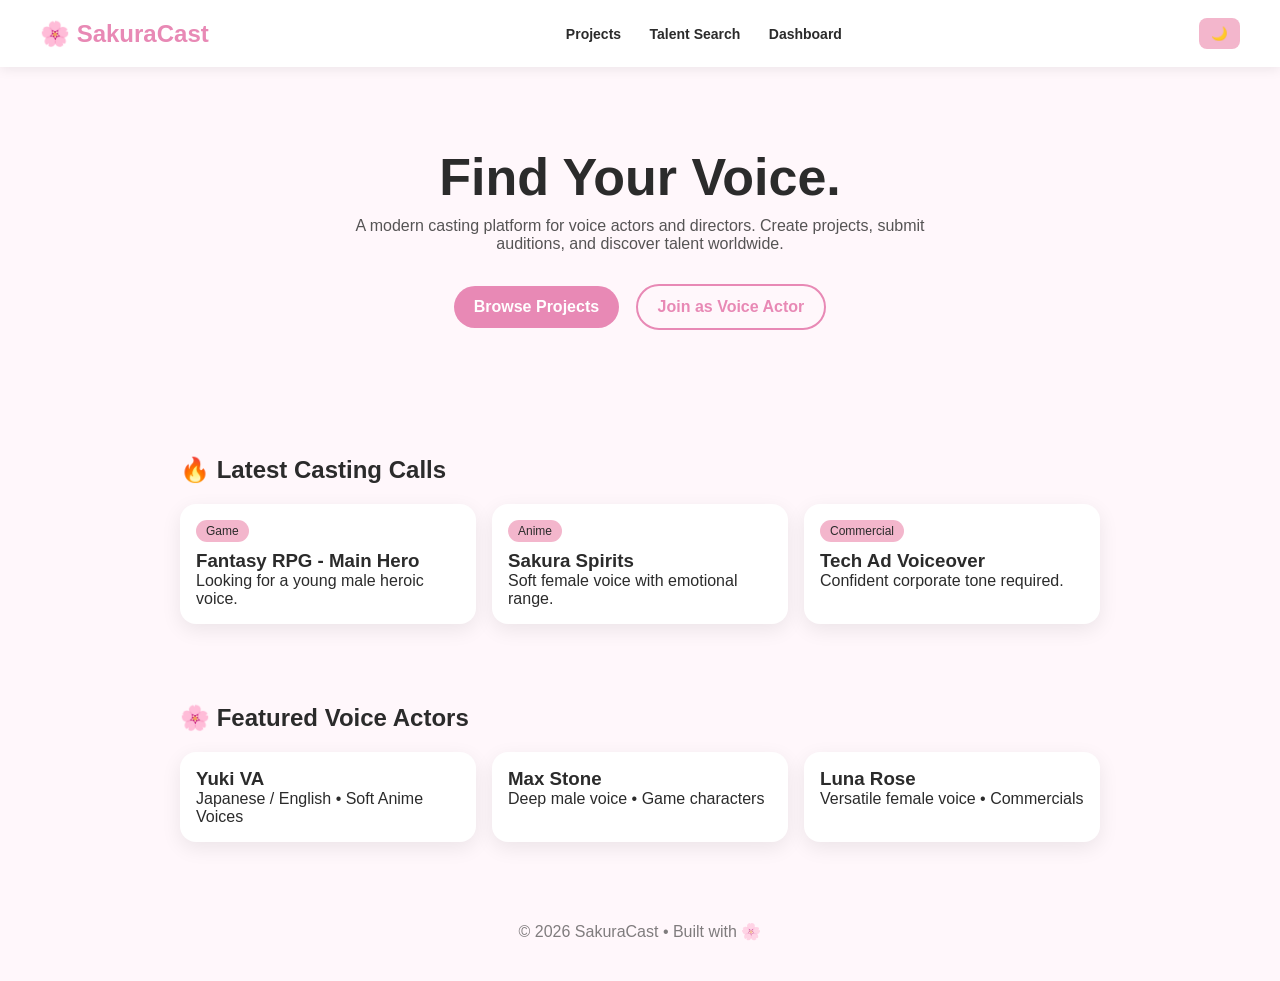
==== index.html @ cb3057d0 "Update index.html ." ====
<!DOCTYPE html>
<html lang="en">
<head>
<meta charset="UTF-8" />
<meta name="viewport" content="width=device-width, initial-scale=1.0"/>
<title>SakuraCast</title>

<style>
    :root{
        --bg:#fff7fb;
        --card:#ffffff;
        --text:#2b2b2b;
        --pink:#e889b5;
        --soft:#f3b6cc;
    }

    body.dark{
        --bg:#17121f;
        --card:#241b2e;
        --text:#f5f5f5;
        --pink:#f4a6c1;
        --soft:#3a2a44;
    }

    *{
        margin:0;
        padding:0;
        box-sizing:border-box;
        font-family:Arial, sans-serif;
    }

    body{
        background:var(--bg);
        color:var(--text);
        transition:0.3s;
    }

    header{
        display:flex;
        justify-content:space-between;
        align-items:center;
        padding:18px 40px;
        background:var(--card);
        box-shadow:0 2px 12px rgba(0,0,0,0.08);
        position:sticky;
        top:0;
    }

    .logo{
        font-size:24px;
        font-weight:bold;
        color:var(--pink);
    }

    nav a{
        margin:0 12px;
        text-decoration:none;
        color:var(--text);
        font-weight:600;
        font-size:14px;
    }

    .toggle{
        cursor:pointer;
        border:none;
        padding:8px 12px;
        border-radius:8px;
        background:var(--soft);
        color:var(--text);
    }

    .hero{
        padding:80px 20px;
        text-align:center;
    }

    .hero h1{
        font-size:52px;
        margin-bottom:10px;
    }

    .hero p{
        max-width:600px;
        margin:auto;
        opacity:0.8;
    }

    .btns{
        margin-top:25px;
    }

    .btn{
        display:inline-block;
        padding:12px 20px;
        margin:6px;
        border-radius:999px;
        text-decoration:none;
        font-weight:bold;
    }

    .primary{
        background:var(--pink);
        color:white;
    }

    .secondary{
        border:2px solid var(--pink);
        color:var(--pink);
    }

    .section{
        padding:40px;
        max-width:1000px;
        margin:auto;
    }

    .section h2{
        margin-bottom:20px;
    }

    .grid{
        display:grid;
        grid-template-columns:repeat(auto-fit,minmax(250px,1fr));
        gap:16px;
    }

    .card{
        background:var(--card);
        padding:16px;
        border-radius:16px;
        box-shadow:0 6px 20px rgba(0,0,0,0.08);
        transition:0.2s;
    }

    .card:hover{
        transform:translateY(-3px);
    }

    .tag{
        font-size:12px;
        padding:4px 10px;
        border-radius:999px;
        background:var(--soft);
        display:inline-block;
        margin-bottom:8px;
    }

    footer{
        text-align:center;
        padding:40px;
        opacity:0.6;
    }
</style>
</head>

<body>

<header>
    <div class="logo">🌸 SakuraCast</div>

<nav>
    <a href="projects.html">Projects</a>
    <a href="talent.html">Talent Search</a>
    <a href="dashboard.html">Dashboard</a>
</nav>

    <button class="toggle" onclick="toggleTheme()">🌙</button>
</header>

<section class="hero">
    <h1>Find Your Voice.</h1>
    <p>
        A modern casting platform for voice actors and directors.
        Create projects, submit auditions, and discover talent worldwide.
    </p>

    <div class="btns">
        <a class="btn primary" href="#">Browse Projects</a>
        <a class="btn secondary" href="#">Join as Voice Actor</a>
    </div>
</section>

<section class="section">
    <h2>🔥 Latest Casting Calls</h2>

    <div class="grid">

        <div class="card">
            <div class="tag">Game</div>
            <h3>Fantasy RPG - Main Hero</h3>
            <p>Looking for a young male heroic voice.</p>
        </div>

        <div class="card">
            <div class="tag">Anime</div>
            <h3>Sakura Spirits</h3>
            <p>Soft female voice with emotional range.</p>
        </div>

        <div class="card">
            <div class="tag">Commercial</div>
            <h3>Tech Ad Voiceover</h3>
            <p>Confident corporate tone required.</p>
        </div>

    </div>
</section>

<section class="section">
    <h2>🌸 Featured Voice Actors</h2>

    <div class="grid">

        <div class="card">
            <h3>Yuki VA</h3>
            <p>Japanese / English • Soft Anime Voices</p>
        </div>

        <div class="card">
            <h3>Max Stone</h3>
            <p>Deep male voice • Game characters</p>
        </div>

        <div class="card">
            <h3>Luna Rose</h3>
            <p>Versatile female voice • Commercials</p>
        </div>

    </div>
</section>

<footer>
    © 2026 SakuraCast • Built with 🌸
</footer>

<script>
function toggleTheme(){
    document.body.classList.toggle("dark");
}
</script>

</body>
</html>
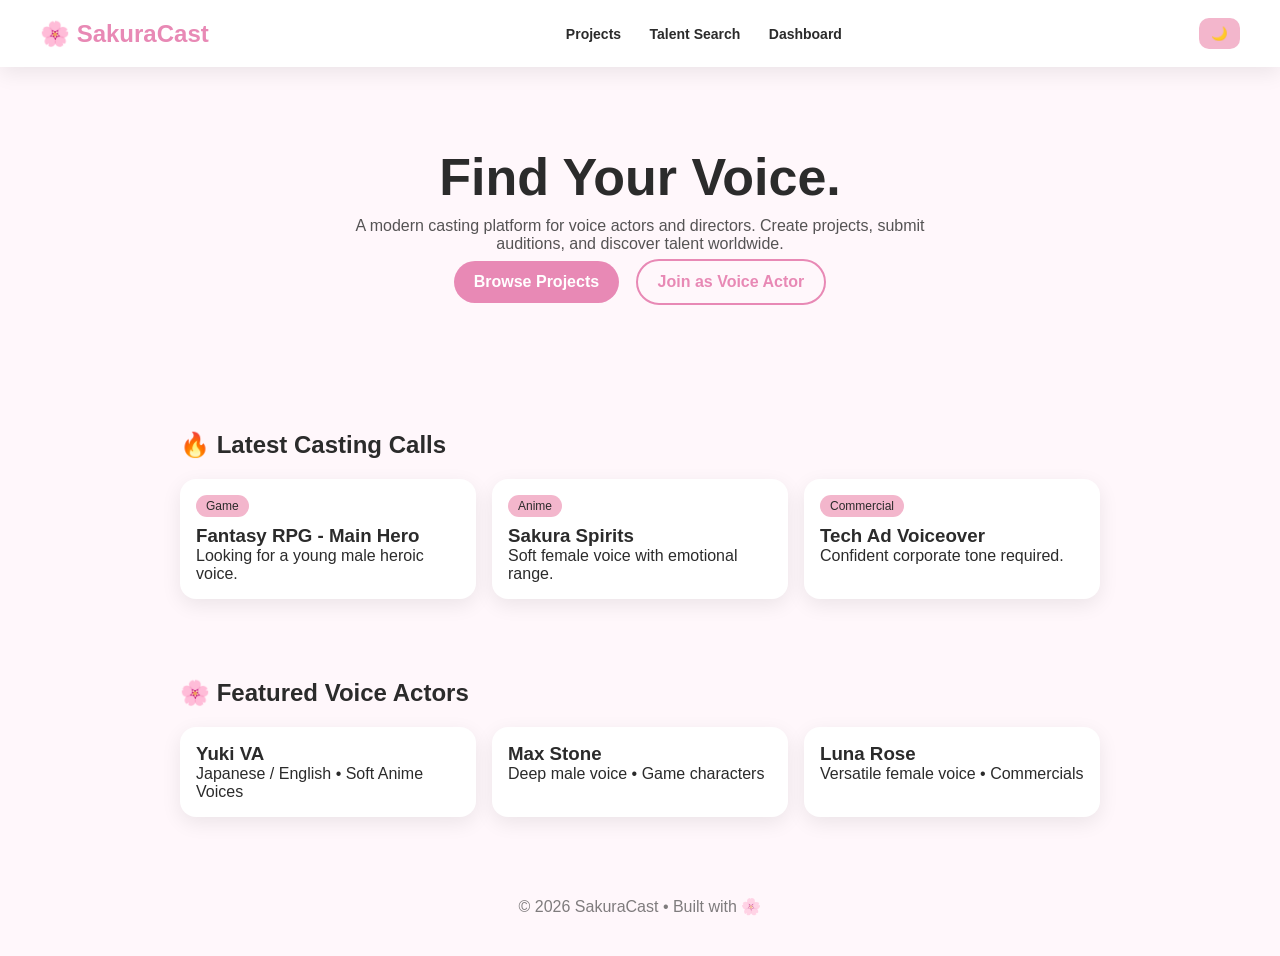
==== commit 110e60df: "Update index.html dark mode fix" ====
--- a/index.html
+++ b/index.html
@@ -5,152 +5,7 @@
 <meta name="viewport" content="width=device-width, initial-scale=1.0"/>
 <title>SakuraCast</title>
 
-<style>
-    :root{
-        --bg:#fff7fb;
-        --card:#ffffff;
-        --text:#2b2b2b;
-        --pink:#e889b5;
-        --soft:#f3b6cc;
-    }
-
-    body.dark{
-        --bg:#17121f;
-        --card:#241b2e;
-        --text:#f5f5f5;
-        --pink:#f4a6c1;
-        --soft:#3a2a44;
-    }
-
-    *{
-        margin:0;
-        padding:0;
-        box-sizing:border-box;
-        font-family:Arial, sans-serif;
-    }
-
-    body{
-        background:var(--bg);
-        color:var(--text);
-        transition:0.3s;
-    }
-
-    header{
-        display:flex;
-        justify-content:space-between;
-        align-items:center;
-        padding:18px 40px;
-        background:var(--card);
-        box-shadow:0 2px 12px rgba(0,0,0,0.08);
-        position:sticky;
-        top:0;
-    }
-
-    .logo{
-        font-size:24px;
-        font-weight:bold;
-        color:var(--pink);
-    }
-
-    nav a{
-        margin:0 12px;
-        text-decoration:none;
-        color:var(--text);
-        font-weight:600;
-        font-size:14px;
-    }
-
-    .toggle{
-        cursor:pointer;
-        border:none;
-        padding:8px 12px;
-        border-radius:8px;
-        background:var(--soft);
-        color:var(--text);
-    }
-
-    .hero{
-        padding:80px 20px;
-        text-align:center;
-    }
-
-    .hero h1{
-        font-size:52px;
-        margin-bottom:10px;
-    }
-
-    .hero p{
-        max-width:600px;
-        margin:auto;
-        opacity:0.8;
-    }
-
-    .btns{
-        margin-top:25px;
-    }
-
-    .btn{
-        display:inline-block;
-        padding:12px 20px;
-        margin:6px;
-        border-radius:999px;
-        text-decoration:none;
-        font-weight:bold;
-    }
-
-    .primary{
-        background:var(--pink);
-        color:white;
-    }
-
-    .secondary{
-        border:2px solid var(--pink);
-        color:var(--pink);
-    }
-
-    .section{
-        padding:40px;
-        max-width:1000px;
-        margin:auto;
-    }
-
-    .section h2{
-        margin-bottom:20px;
-    }
-
-    .grid{
-        display:grid;
-        grid-template-columns:repeat(auto-fit,minmax(250px,1fr));
-        gap:16px;
-    }
-
-    .card{
-        background:var(--card);
-        padding:16px;
-        border-radius:16px;
-        box-shadow:0 6px 20px rgba(0,0,0,0.08);
-        transition:0.2s;
-    }
-
-    .card:hover{
-        transform:translateY(-3px);
-    }
-
-    .tag{
-        font-size:12px;
-        padding:4px 10px;
-        border-radius:999px;
-        background:var(--soft);
-        display:inline-block;
-        margin-bottom:8px;
-    }
-
-    footer{
-        text-align:center;
-        padding:40px;
-        opacity:0.6;
-    }
-</style>
+<link rel="stylesheet" href="style.css">
 </head>
 
 <body>
@@ -158,25 +13,26 @@
 <header>
     <div class="logo">🌸 SakuraCast</div>
 
-<nav>
-    <a href="projects.html">Projects</a>
-    <a href="talent.html">Talent Search</a>
-    <a href="dashboard.html">Dashboard</a>
-</nav>
+    <nav>
+        <a href="projects.html">Projects</a>
+        <a href="talent.html">Talent Search</a>
+        <a href="dashboard.html">Dashboard</a>
+    </nav>
 
     <button class="toggle" onclick="toggleTheme()">🌙</button>
 </header>
 
 <section class="hero">
     <h1>Find Your Voice.</h1>
-    <p>
+
+    <p class="subtitle">
         A modern casting platform for voice actors and directors.
         Create projects, submit auditions, and discover talent worldwide.
     </p>
 
     <div class="btns">
-        <a class="btn primary" href="#">Browse Projects</a>
-        <a class="btn secondary" href="#">Join as Voice Actor</a>
+        <a class="btn primary" href="projects.html">Browse Projects</a>
+        <a class="btn secondary" href="talent.html">Join as Voice Actor</a>
     </div>
 </section>
 
@@ -229,15 +85,11 @@
     </div>
 </section>
 
-<footer>
+<footer class="container">
     © 2026 SakuraCast • Built with 🌸
 </footer>
 
-<script>
-function toggleTheme(){
-    document.body.classList.toggle("dark");
-}
-</script>
+<script src="script.js"></script>
 
 </body>
 </html>
--- a/style.css
+++ b/style.css
@@ -0,0 +1,275 @@
+/* 🌸 SakuraCast Global Style (Final Clean System) */
+
+/* =========================
+   THEME VARIABLES
+========================= */
+
+:root{
+    --bg:#fff7fb;
+    --card:#ffffff;
+    --text:#2b2b2b;
+
+    --primary:#e889b5;
+    --soft:#f3b6cc;
+
+    --shadow:0 6px 20px rgba(0,0,0,0.08);
+}
+
+/* dark mode */
+body.dark{
+    --bg:#17121f;
+    --card:#241b2e;
+    --text:#f5f5f5;
+
+    --primary:#f4a6c1;
+    --soft:#3a2a44;
+
+    --shadow:0 6px 20px rgba(0,0,0,0.25);
+}
+
+/* =========================
+   RESET / BASE
+========================= */
+
+*{
+    margin:0;
+    padding:0;
+    box-sizing:border-box;
+    font-family:Arial, sans-serif;
+}
+
+/* 🌙 prevent flash */
+html,
+body{
+    background:var(--bg);
+    color:var(--text);
+}
+
+body{
+    transition:background 0.25s ease, color 0.25s ease;
+}
+
+/* =========================
+   HEADER
+========================= */
+
+header{
+    display:flex;
+    justify-content:space-between;
+    align-items:center;
+    padding:18px 40px;
+
+    background:var(--card);
+    box-shadow:var(--shadow);
+
+    position:sticky;
+    top:0;
+    z-index:100;
+}
+
+header a{
+    text-decoration:none;
+    color:var(--text);
+    font-weight:600;
+    font-size:14px;
+    margin:0 12px;
+
+    transition:0.2s;
+}
+
+header a:hover{
+    color:var(--primary);
+}
+
+/* logo variant */
+.logo{
+    font-size:24px;
+    font-weight:bold;
+    color:var(--primary);
+}
+
+/* =========================
+   BUTTONS
+========================= */
+
+.toggle{
+    cursor:pointer;
+    border:none;
+    padding:8px 12px;
+    border-radius:10px;
+
+    background:var(--soft);
+    color:var(--text);
+
+    transition:0.2s;
+}
+
+.toggle:hover{
+    transform:scale(1.05);
+}
+
+/* generic buttons */
+.btn{
+    display:inline-block;
+    padding:12px 20px;
+    margin:6px;
+
+    border-radius:999px;
+    text-decoration:none;
+    font-weight:bold;
+
+    transition:0.2s;
+}
+
+.btn:hover{
+    transform:translateY(-2px);
+}
+
+.primary{
+    background:var(--primary);
+    color:white;
+}
+
+.secondary{
+    border:2px solid var(--primary);
+    color:var(--primary);
+}
+
+/* =========================
+   LAYOUT
+========================= */
+
+.container{
+    max-width:1000px;
+    margin:40px auto;
+    padding:0 20px;
+}
+
+.section{
+    padding:40px;
+    max-width:1000px;
+    margin:auto;
+}
+
+.section h2{
+    margin-bottom:20px;
+}
+
+/* =========================
+   GRID
+========================= */
+
+.grid{
+    display:grid;
+    grid-template-columns:repeat(auto-fit,minmax(250px,1fr));
+    gap:16px;
+}
+
+/* =========================
+   CARDS
+========================= */
+
+.card{
+    background:var(--card);
+    padding:16px;
+    border-radius:16px;
+    box-shadow:var(--shadow);
+
+    transition:0.2s;
+}
+
+.card:hover{
+    transform:translateY(-3px);
+}
+
+/* tags */
+.tag{
+    font-size:12px;
+    padding:4px 10px;
+    border-radius:999px;
+
+    background:var(--soft);
+    display:inline-block;
+    margin-bottom:8px;
+}
+
+/* =========================
+   DASHBOARD STATS
+========================= */
+
+.stat{
+    font-size:28px;
+    font-weight:bold;
+    color:var(--primary);
+}
+
+.subtitle{
+    opacity:0.7;
+    margin-top:6px;
+}
+
+/* =========================
+   PROFILE
+========================= */
+
+.profile-card{
+    background:var(--card);
+    padding:20px;
+    border-radius:16px;
+    box-shadow:var(--shadow);
+    margin-bottom:16px;
+}
+
+.avatar{
+    width:90px;
+    height:90px;
+    border-radius:50%;
+    background:var(--soft);
+
+    display:flex;
+    align-items:center;
+    justify-content:center;
+
+    font-size:40px;
+    margin-bottom:10px;
+}
+
+/* =========================
+   HERO
+========================= */
+
+.hero{
+    padding:80px 20px;
+    text-align:center;
+}
+
+.hero h1{
+    font-size:52px;
+    margin-bottom:10px;
+}
+
+.hero p{
+    max-width:600px;
+    margin:auto;
+    opacity:0.8;
+}
+
+/* =========================
+   FOOTER
+========================= */
+
+footer{
+    text-align:center;
+    padding:40px;
+    opacity:0.6;
+}
+
+/* =========================
+   ANIMATIONS
+========================= */
+
+@keyframes float{
+    0%{ transform:translateY(0px); }
+    50%{ transform:translateY(-4px); }
+    100%{ transform:translateY(0px); }
+}
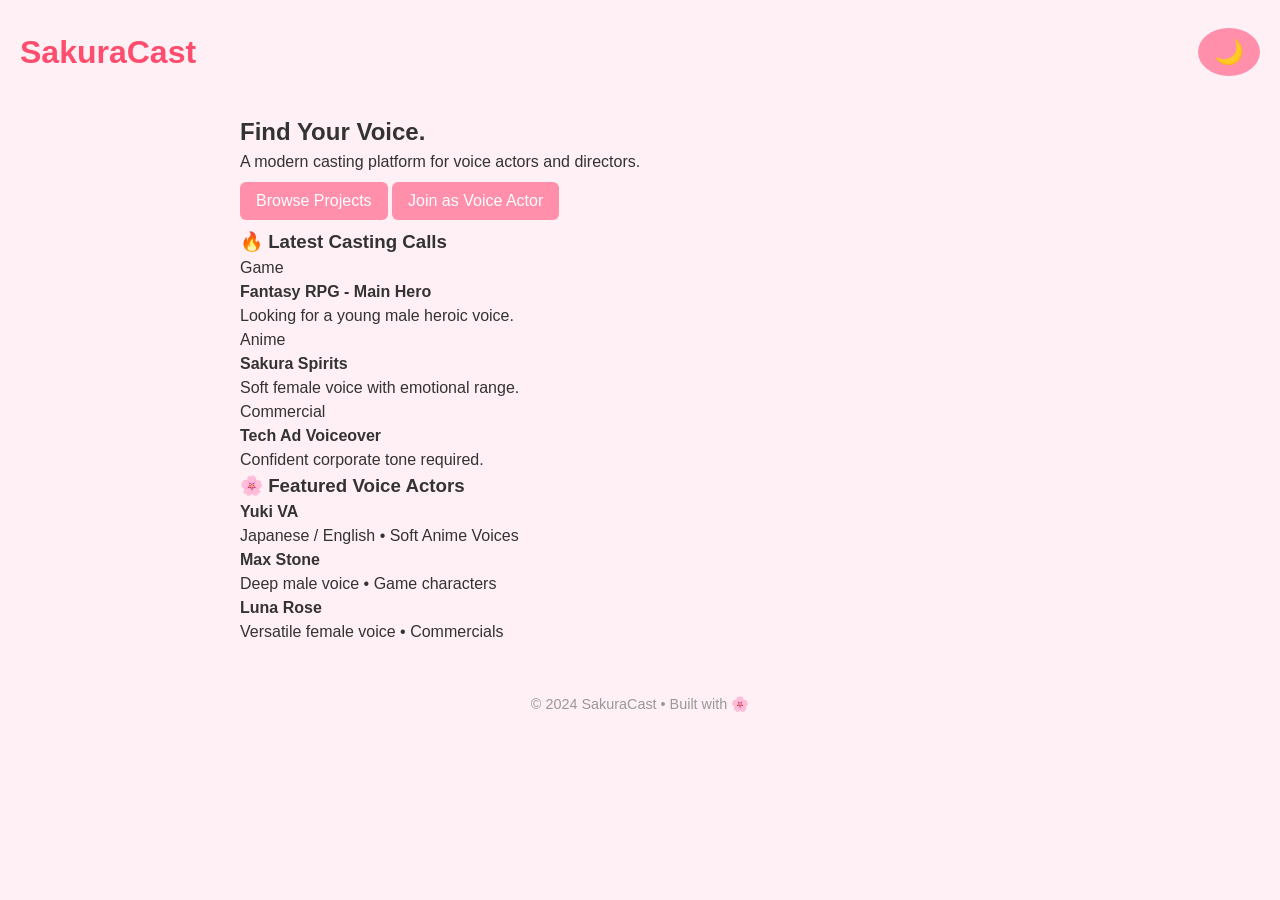
==== commit 45af38ac: "Update index.html claude" ====
--- a/index.html
+++ b/index.html
@@ -1,95 +1,72 @@
 <!DOCTYPE html>
 <html lang="en">
 <head>
-<meta charset="UTF-8" />
-<meta name="viewport" content="width=device-width, initial-scale=1.0"/>
-<title>SakuraCast</title>
-
-<link rel="stylesheet" href="style.css">
+  <meta charset="UTF-8" />
+  <meta name="viewport" content="width=device-width, initial-scale=1" />
+  <title>SakuraCast</title>
+  <link rel="stylesheet" href="style.css" />
 </head>
-
 <body>
 
 <header>
-    <div class="logo">🌸 SakuraCast</div>
-
-    <nav>
-        <a href="projects.html">Projects</a>
-        <a href="talent.html">Talent Search</a>
-        <a href="dashboard.html">Dashboard</a>
-    </nav>
-
-    <button class="toggle" onclick="toggleTheme()">🌙</button>
+  <h1>SakuraCast</h1>
+  <button class="toggle" aria-label="Toggle Dark/Light Mode">🌙</button>
 </header>
 
-<section class="hero">
-    <h1>Find Your Voice.</h1>
+<main>
+  <section class="hero">
+    <h2>Find Your Voice.</h2>
+    <p>A modern casting platform for voice actors and directors.</p>
+    <div>
+      <a href="projects.html"><button>Browse Projects</button></a>
+      <a href="talent.html"><button>Join as Voice Actor</button></a>
+    </div>
+  </section>
 
-    <p class="subtitle">
-        A modern casting platform for voice actors and directors.
-        Create projects, submit auditions, and discover talent worldwide.
-    </p>
+  <section>
+    <h3>🔥 Latest Casting Calls</h3>
+    <div class="card">
+      <div class="tag">Game</div>
+      <h4>Fantasy RPG - Main Hero</h4>
+      <p>Looking for a young male heroic voice.</p>
+    </div>
 
-    <div class="btns">
-        <a class="btn primary" href="projects.html">Browse Projects</a>
-        <a class="btn secondary" href="talent.html">Join as Voice Actor</a>
+    <div class="card">
+      <div class="tag">Anime</div>
+      <h4>Sakura Spirits</h4>
+      <p>Soft female voice with emotional range.</p>
     </div>
-</section>
 
-<section class="section">
-    <h2>🔥 Latest Casting Calls</h2>
+    <div class="card">
+      <div class="tag">Commercial</div>
+      <h4>Tech Ad Voiceover</h4>
+      <p>Confident corporate tone required.</p>
+    </div>
+  </section>
 
-    <div class="grid">
+  <section>
+    <h3>🌸 Featured Voice Actors</h3>
+    <div class="card">
+      <h4>Yuki VA</h4>
+      <p>Japanese / English • Soft Anime Voices</p>
+    </div>
 
-        <div class="card">
-            <div class="tag">Game</div>
-            <h3>Fantasy RPG - Main Hero</h3>
-            <p>Looking for a young male heroic voice.</p>
-        </div>
+    <div class="card">
+      <h4>Max Stone</h4>
+      <p>Deep male voice • Game characters</p>
+    </div>
 
-        <div class="card">
-            <div class="tag">Anime</div>
-            <h3>Sakura Spirits</h3>
-            <p>Soft female voice with emotional range.</p>
-        </div>
+    <div class="card">
+      <h4>Luna Rose</h4>
+      <p>Versatile female voice • Commercials</p>
+    </div>
+  </section>
+</main>
 
-        <div class="card">
-            <div class="tag">Commercial</div>
-            <h3>Tech Ad Voiceover</h3>
-            <p>Confident corporate tone required.</p>
-        </div>
-
-    </div>
-</section>
-
-<section class="section">
-    <h2>🌸 Featured Voice Actors</h2>
-
-    <div class="grid">
-
-        <div class="card">
-            <h3>Yuki VA</h3>
-            <p>Japanese / English • Soft Anime Voices</p>
-        </div>
-
-        <div class="card">
-            <h3>Max Stone</h3>
-            <p>Deep male voice • Game characters</p>
-        </div>
-
-        <div class="card">
-            <h3>Luna Rose</h3>
-            <p>Versatile female voice • Commercials</p>
-        </div>
-
-    </div>
-</section>
-
-<footer class="container">
-    © 2026 SakuraCast • Built with 🌸
+<footer>
+  <p>© 2024 SakuraCast • Built with 🌸</p>
 </footer>
 
 <script src="script.js"></script>
-
 </body>
 </html>
--- a/style.css
+++ b/style.css
@@ -1,275 +1,128 @@
-/* 🌸 SakuraCast Global Style (Final Clean System) */
-
 /* =========================
-   THEME VARIABLES
+   RESET a ZÁKLADNÍ STYLY
 ========================= */
 
-:root{
-    --bg:#fff7fb;
-    --card:#ffffff;
-    --text:#2b2b2b;
-
-    --primary:#e889b5;
-    --soft:#f3b6cc;
-
-    --shadow:0 6px 20px rgba(0,0,0,0.08);
+* {
+  margin: 0;
+  padding: 0;
+  box-sizing: border-box;
+  font-family: 'Segoe UI', Tahoma, Geneva, Verdana, sans-serif;
 }
 
-/* dark mode */
-body.dark{
-    --bg:#17121f;
-    --card:#241b2e;
-    --text:#f5f5f5;
-
-    --primary:#f4a6c1;
-    --soft:#3a2a44;
-
-    --shadow:0 6px 20px rgba(0,0,0,0.25);
+body {
+  background: #fff0f6; /* světlá sakura růžová */
+  color: #333;
+  transition: background 0.3s ease, color 0.3s ease;
+  line-height: 1.5;
+  min-height: 100vh;
+  padding: 20px;
 }
 
 /* =========================
-   RESET / BASE
+   HEADER + TOGGLE TLAČÍTKO
 ========================= */
 
-*{
-    margin:0;
-    padding:0;
-    box-sizing:border-box;
-    font-family:Arial, sans-serif;
+header {
+  display: flex;
+  justify-content: space-between;
+  align-items: center;
+  margin-bottom: 30px;
 }
 
-/* 🌙 prevent flash */
-html,
-body{
-    background:var(--bg);
-    color:var(--text);
+header h1 {
+  color: #ff4d6d;
+  font-weight: 700;
+  font-size: 2rem;
 }
 
-body{
-    transition:background 0.25s ease, color 0.25s ease;
+/* Tlačítko pro přepínání světlého/tmavého režimu */
+.toggle {
+  cursor: pointer;
+  border: none;
+  padding: 10px 16px;
+  border-radius: 50%;
+  font-size: 1.5rem;
+  background-color: #ff8fab;
+  color: white;
+  transition: background-color 0.3s ease;
+}
+
+.toggle:hover,
+.toggle:focus {
+  background-color: #ff517e;
+  outline: none;
 }
 
 /* =========================
-   HEADER
+   HLAVNÍ OBSAH
 ========================= */
 
-header{
-    display:flex;
-    justify-content:space-between;
-    align-items:center;
-    padding:18px 40px;
-
-    background:var(--card);
-    box-shadow:var(--shadow);
-
-    position:sticky;
-    top:0;
-    z-index:100;
+main {
+  max-width: 800px;
+  margin: 0 auto;
 }
 
-header a{
-    text-decoration:none;
-    color:var(--text);
-    font-weight:600;
-    font-size:14px;
-    margin:0 12px;
-
-    transition:0.2s;
+/* Tlačítka */
+button {
+  background-color: #ff8fab;
+  border: none;
+  border-radius: 6px;
+  color: white;
+  padding: 10px 16px;
+  font-size: 1rem;
+  cursor: pointer;
+  transition: background-color 0.3s ease;
+  margin: 0.5rem 0;
 }
 
-header a:hover{
-    color:var(--primary);
-}
-
-/* logo variant */
-.logo{
-    font-size:24px;
-    font-weight:bold;
-    color:var(--primary);
+button:hover,
+button:focus {
+  background-color: #ff517e;
+  outline: none;
 }
 
 /* =========================
-   BUTTONS
+   PATIČKA
 ========================= */
 
-.toggle{
-    cursor:pointer;
-    border:none;
-    padding:8px 12px;
-    border-radius:10px;
-
-    background:var(--soft);
-    color:var(--text);
-
-    transition:0.2s;
-}
-
-.toggle:hover{
-    transform:scale(1.05);
-}
-
-/* generic buttons */
-.btn{
-    display:inline-block;
-    padding:12px 20px;
-    margin:6px;
-
-    border-radius:999px;
-    text-decoration:none;
-    font-weight:bold;
-
-    transition:0.2s;
-}
-
-.btn:hover{
-    transform:translateY(-2px);
-}
-
-.primary{
-    background:var(--primary);
-    color:white;
-}
-
-.secondary{
-    border:2px solid var(--primary);
-    color:var(--primary);
+footer {
+  margin-top: 50px;
+  text-align: center;
+  color: #999;
+  font-size: 0.9rem;
 }
 
 /* =========================
-   LAYOUT
+   TMAVÝ REŽIM
 ========================= */
 
-.container{
-    max-width:1000px;
-    margin:40px auto;
-    padding:0 20px;
+body.dark {
+  background: #1e1e2f;
+  color: #e9d7f7;
 }
 
-.section{
-    padding:40px;
-    max-width:1000px;
-    margin:auto;
+body.dark header h1 {
+  color: #ff9bcf;
 }
 
-.section h2{
-    margin-bottom:20px;
+body.dark .toggle {
+  background-color: #bb86fc;
+  color: #1e1e2f;
 }
 
-/* =========================
-   GRID
-========================= */
-
-.grid{
-    display:grid;
-    grid-template-columns:repeat(auto-fit,minmax(250px,1fr));
-    gap:16px;
+body.dark .toggle:hover,
+body.dark .toggle:focus {
+  background-color: #9c6dfd;
+  color: white;
 }
 
-/* =========================
-   CARDS
-========================= */
-
-.card{
-    background:var(--card);
-    padding:16px;
-    border-radius:16px;
-    box-shadow:var(--shadow);
-
-    transition:0.2s;
+body.dark button {
+  background-color: #bb86fc;
+  color: #1e1e2f;
 }
 
-.card:hover{
-    transform:translateY(-3px);
+body.dark button:hover,
+body.dark button:focus {
+  background-color: #9c6dfd;
+  color: white;
 }
-
-/* tags */
-.tag{
-    font-size:12px;
-    padding:4px 10px;
-    border-radius:999px;
-
-    background:var(--soft);
-    display:inline-block;
-    margin-bottom:8px;
-}
-
-/* =========================
-   DASHBOARD STATS
-========================= */
-
-.stat{
-    font-size:28px;
-    font-weight:bold;
-    color:var(--primary);
-}
-
-.subtitle{
-    opacity:0.7;
-    margin-top:6px;
-}
-
-/* =========================
-   PROFILE
-========================= */
-
-.profile-card{
-    background:var(--card);
-    padding:20px;
-    border-radius:16px;
-    box-shadow:var(--shadow);
-    margin-bottom:16px;
-}
-
-.avatar{
-    width:90px;
-    height:90px;
-    border-radius:50%;
-    background:var(--soft);
-
-    display:flex;
-    align-items:center;
-    justify-content:center;
-
-    font-size:40px;
-    margin-bottom:10px;
-}
-
-/* =========================
-   HERO
-========================= */
-
-.hero{
-    padding:80px 20px;
-    text-align:center;
-}
-
-.hero h1{
-    font-size:52px;
-    margin-bottom:10px;
-}
-
-.hero p{
-    max-width:600px;
-    margin:auto;
-    opacity:0.8;
-}
-
-/* =========================
-   FOOTER
-========================= */
-
-footer{
-    text-align:center;
-    padding:40px;
-    opacity:0.6;
-}
-
-/* =========================
-   ANIMATIONS
-========================= */
-
-@keyframes float{
-    0%{ transform:translateY(0px); }
-    50%{ transform:translateY(-4px); }
-    100%{ transform:translateY(0px); }
-}
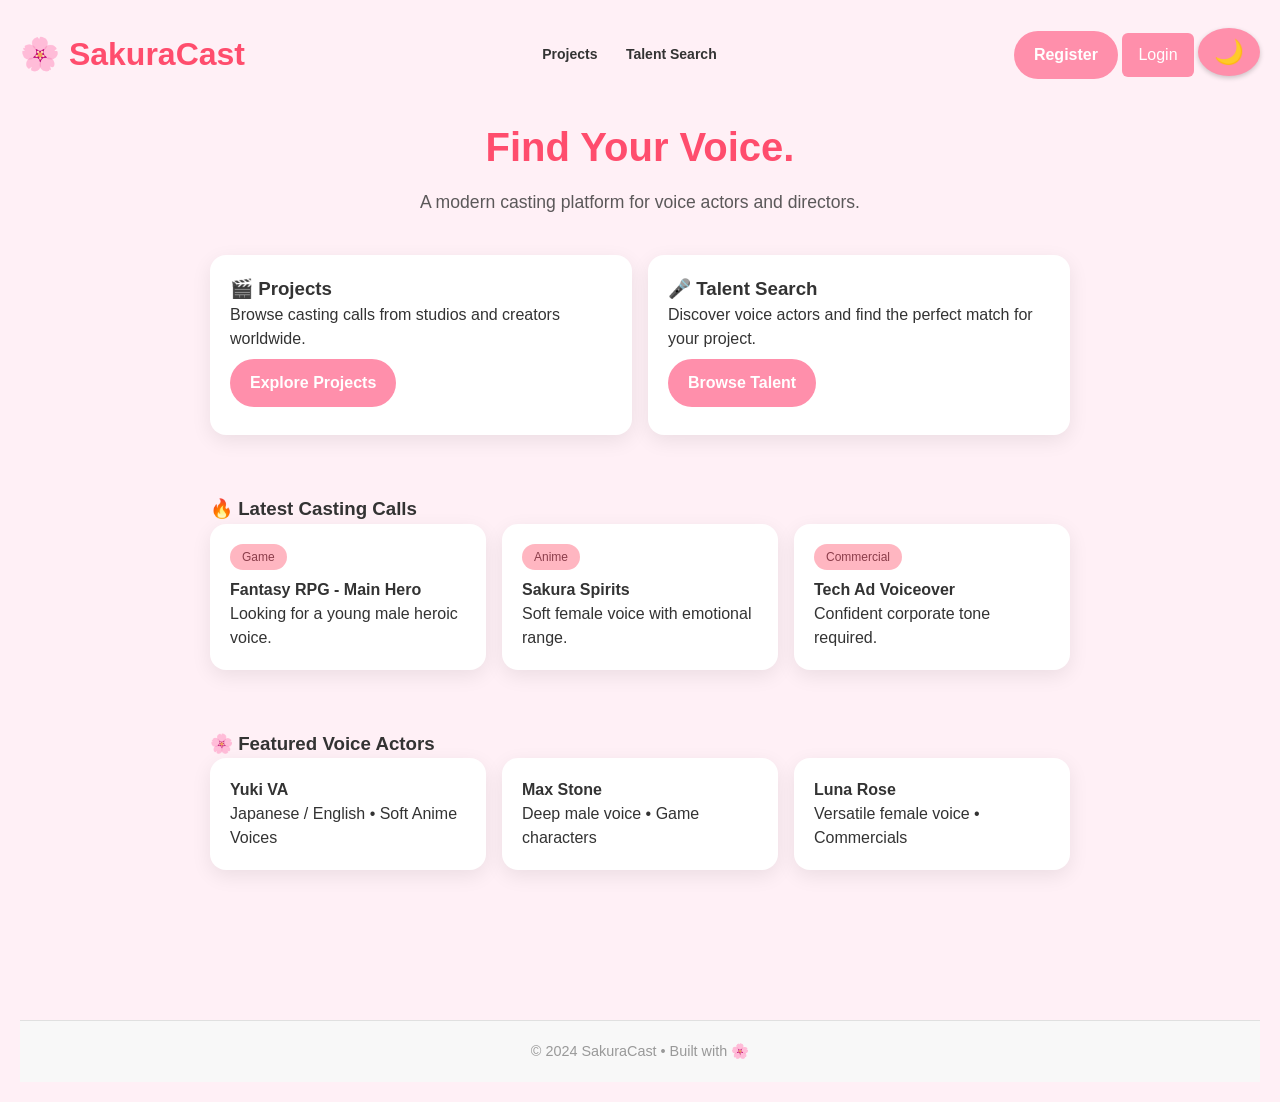
==== commit 25295bbb: "Update index.html claude" ====
--- a/index.html
+++ b/index.html
@@ -9,58 +9,84 @@
 <body>
 
 <header>
-  <h1>SakuraCast</h1>
-  <button class="toggle" aria-label="Toggle Dark/Light Mode">🌙</button>
+  <div class="logo"><a href="index.html" style="text-decoration:none; color:inherit;">🌸 SakuraCast</a></div>
+
+  <nav>
+    <a href="projects.html">Projects</a>
+    <a href="talent.html">Talent Search</a>
+  </nav>
+
+  <div class="auth-buttons">
+    <a href="register.html" class="btn primary">Register</a>
+    <a href="login.html" class="btn secondary">Login</a>
+    <button class="toggle" aria-label="Toggle Dark/Light Mode">🌙</button>
+  </div>
 </header>
 
-<main>
+<main class="container">
+
   <section class="hero">
     <h2>Find Your Voice.</h2>
     <p>A modern casting platform for voice actors and directors.</p>
-    <div>
-      <a href="projects.html"><button>Browse Projects</button></a>
-      <a href="talent.html"><button>Join as Voice Actor</button></a>
+  </section>
+
+  <section class="explore grid">
+    <div class="card">
+      <h3>🎬 Projects</h3>
+      <p>Browse casting calls from studios and creators worldwide.</p>
+      <a href="projects.html" class="btn primary">Explore Projects</a>
+    </div>
+
+    <div class="card">
+      <h3>🎤 Talent Search</h3>
+      <p>Discover voice actors and find the perfect match for your project.</p>
+      <a href="talent.html" class="btn primary">Browse Talent</a>
     </div>
   </section>
 
   <section>
     <h3>🔥 Latest Casting Calls</h3>
-    <div class="card">
-      <div class="tag">Game</div>
-      <h4>Fantasy RPG - Main Hero</h4>
-      <p>Looking for a young male heroic voice.</p>
-    </div>
+    <div class="grid">
+      <div class="card">
+        <div class="tag">Game</div>
+        <h4>Fantasy RPG - Main Hero</h4>
+        <p>Looking for a young male heroic voice.</p>
+      </div>
 
-    <div class="card">
-      <div class="tag">Anime</div>
-      <h4>Sakura Spirits</h4>
-      <p>Soft female voice with emotional range.</p>
-    </div>
+      <div class="card">
+        <div class="tag">Anime</div>
+        <h4>Sakura Spirits</h4>
+        <p>Soft female voice with emotional range.</p>
+      </div>
 
-    <div class="card">
-      <div class="tag">Commercial</div>
-      <h4>Tech Ad Voiceover</h4>
-      <p>Confident corporate tone required.</p>
+      <div class="card">
+        <div class="tag">Commercial</div>
+        <h4>Tech Ad Voiceover</h4>
+        <p>Confident corporate tone required.</p>
+      </div>
     </div>
   </section>
 
   <section>
     <h3>🌸 Featured Voice Actors</h3>
-    <div class="card">
-      <h4>Yuki VA</h4>
-      <p>Japanese / English • Soft Anime Voices</p>
-    </div>
+    <div class="grid">
+      <div class="card">
+        <h4>Yuki VA</h4>
+        <p>Japanese / English • Soft Anime Voices</p>
+      </div>
 
-    <div class="card">
-      <h4>Max Stone</h4>
-      <p>Deep male voice • Game characters</p>
-    </div>
+      <div class="card">
+        <h4>Max Stone</h4>
+        <p>Deep male voice • Game characters</p>
+      </div>
 
-    <div class="card">
-      <h4>Luna Rose</h4>
-      <p>Versatile female voice • Commercials</p>
+      <div class="card">
+        <h4>Luna Rose</h4>
+        <p>Versatile female voice • Commercials</p>
+      </div>
     </div>
   </section>
+
 </main>
 
 <footer>
--- a/style.css
+++ b/style.css
@@ -10,7 +10,7 @@
 }
 
 body {
-  background: #fff0f6; /* světlá sakura růžová */
+  background: #fff0f6;
   color: #333;
   transition: background 0.3s ease, color 0.3s ease;
   line-height: 1.5;
@@ -29,10 +29,28 @@
   margin-bottom: 30px;
 }
 
-header h1 {
+header h1,
+header .logo {
   color: #ff4d6d;
   font-weight: 700;
   font-size: 2rem;
+  text-decoration: none;
+}
+
+nav a {
+  margin: 0 12px;
+  text-decoration: none;
+  color: #333;
+  font-weight: 600;
+  font-size: 14px;
+  transition: color 0.3s ease;
+  cursor: pointer;
+}
+
+nav a:hover,
+nav a.active {
+  color: #ff4d6d;
+  font-weight: 700;
 }
 
 /* Tlačítko pro přepínání světlého/tmavého režimu */
@@ -44,6 +62,7 @@
   font-size: 1.5rem;
   background-color: #ff8fab;
   color: white;
+  box-shadow: 0 2px 5px rgba(0, 0, 0, 0.2);
   transition: background-color 0.3s ease;
 }
 
@@ -54,16 +73,47 @@
 }
 
 /* =========================
-   HLAVNÍ OBSAH
-========================= */
-
-main {
-  max-width: 800px;
+   HLAVNÍ OBSAH + KONTEJNERY
+========================= */
+
+main,
+.container {
+  max-width: 900px;
   margin: 0 auto;
+  padding: 0 20px 40px;
+}
+
+.subtitle {
+  opacity: 0.7;
+  margin-bottom: 16px;
+}
+
+/* Hero sekce na index.html */
+.hero {
+  text-align: center;
+  margin-bottom: 40px;
+}
+
+.hero h2 {
+  font-size: 2.5rem;
+  color: #ff4d6d;
+  margin-bottom: 12px;
+}
+
+.hero p {
+  max-width: 600px;
+  margin: 0 auto 20px;
+  font-size: 1.1rem;
+  opacity: 0.8;
+}
+
+.hero div a {
+  margin: 0 12px;
 }
 
 /* Tlačítka */
-button {
+button,
+a.btn {
   background-color: #ff8fab;
   border: none;
   border-radius: 6px;
@@ -73,23 +123,102 @@
   cursor: pointer;
   transition: background-color 0.3s ease;
   margin: 0.5rem 0;
+  display: inline-block;
+  text-align: center;
+  text-decoration: none;
 }
 
 button:hover,
-button:focus {
+button:focus,
+a.btn:hover,
+a.btn:focus {
   background-color: #ff517e;
   outline: none;
 }
 
-/* =========================
-   PATIČKA
-========================= */
-
+/* Tlačítka uvnitř karet */
+.btn.primary {
+  padding: 12px 20px;
+  border-radius: 999px;
+  font-weight: bold;
+}
+
+/* Karty */
+.card {
+  background-color: white;
+  border-radius: 16px;
+  padding: 20px;
+  box-shadow: 0 6px 20px rgba(0, 0, 0, 0.08);
+  transition: transform 0.2s ease;
+  margin-bottom: 20px;
+}
+
+.card:hover {
+  transform: translateY(-5px);
+}
+
+/* Grid layouty */
+.grid {
+  display: grid;
+  grid-template-columns: repeat(auto-fit, minmax(250px, 1fr));
+  gap: 16px;
+  margin-bottom: 40px;
+}
+
+/* Pro speciální části dashboard a profilu */
+.stat {
+  font-size: 2.5rem;
+  font-weight: 700;
+  color: #ff4d6d;
+  margin-bottom: 8px;
+}
+
+.tag {
+  font-size: 12px;
+  padding: 4px 12px;
+  border-radius: 999px;
+  background-color: #ffb6c1;
+  color: #8b3d4a;
+  display: inline-block;
+  margin-bottom: 8px;
+  margin-right: 6px;
+}
+
+/* Profile card */
+.profile-card {
+  background: white;
+  padding: 20px;
+  border-radius: 16px;
+  box-shadow: 0 6px 20px rgba(0, 0, 0, 0.08);
+  margin-bottom: 24px;
+}
+
+.avatar {
+  width: 90px;
+  height: 90px;
+  border-radius: 50%;
+  background: #ffb6c1;
+  display: flex;
+  align-items: center;
+  justify-content: center;
+  font-size: 40px;
+  margin-bottom: 12px;
+}
+
+.subtitle {
+  opacity: 0.7;
+  margin: 8px 0 16px;
+}
+
+/* Footer */
 footer {
   margin-top: 50px;
   text-align: center;
   color: #999;
   font-size: 0.9rem;
+  background-color: #f8f8f8;
+  border-top: 1px solid #e0e0e0;
+  padding: 20px;
 }
 
 /* =========================
@@ -101,13 +230,26 @@
   color: #e9d7f7;
 }
 
-body.dark header h1 {
+body.dark header h1,
+body.dark header .logo {
   color: #ff9bcf;
+}
+
+body.dark nav a {
+  color: #e6b0ea;
+  cursor: pointer;
+}
+
+body.dark nav a:hover,
+body.dark nav a.active {
+  color: #ff9bcf;
+  font-weight: 700;
 }
 
 body.dark .toggle {
   background-color: #bb86fc;
   color: #1e1e2f;
+  box-shadow: 0 2px 5px rgba(0, 0, 0, 0.5);
 }
 
 body.dark .toggle:hover,
@@ -116,13 +258,55 @@
   color: white;
 }
 
-body.dark button {
+body.dark button,
+body.dark a.btn {
   background-color: #bb86fc;
   color: #1e1e2f;
 }
 
 body.dark button:hover,
-body.dark button:focus {
+body.dark button:focus,
+body.dark a.btn:hover,
+body.dark a.btn:focus {
   background-color: #9c6dfd;
   color: white;
 }
+
+body.dark .card {
+  background-color: #241b2e;
+  box-shadow: 0 6px 20px rgba(0, 0, 0, 0.25);
+}
+
+body.dark .tag {
+  background-color: #3a2a44;
+  color: #d8b7e8;
+}
+
+body.dark .profile-card {
+  background-color: #241b2e;
+  box-shadow: 0 6px 20px rgba(0, 0, 0, 0.25);
+}
+
+body.dark .avatar {
+  background-color: #7c4d7d;
+  color: #f1d7ff;
+}
+
+/* =========================
+   RESPONSIVITA
+========================= */
+
+@media (max-width: 600px) {
+  .grid {
+    grid-template-columns: 1fr;
+  }
+
+  header {
+    flex-direction: column;
+    gap: 12px;
+  }
+
+  .hero h2 {
+    font-size: 1.8rem;
+  }
+}
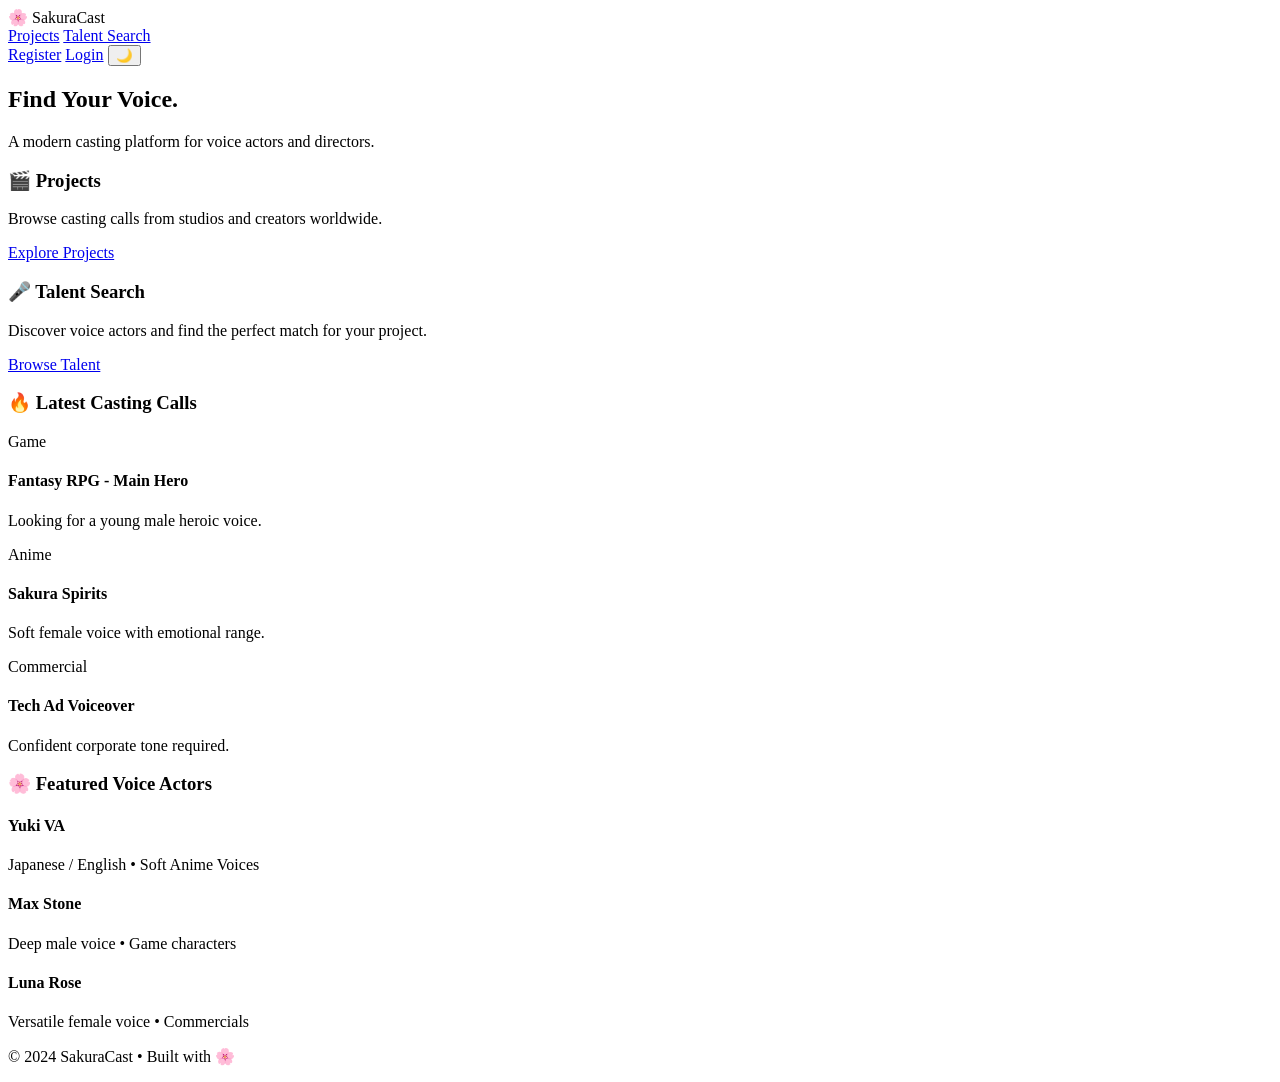
==== commit 3d9df1b4: "Update index.html claude" ====
--- a/index.html
+++ b/index.html
@@ -9,7 +9,9 @@
 <body>
 
 <header>
-  <div class="logo"><a href="index.html" style="text-decoration:none; color:inherit;">🌸 SakuraCast</a></div>
+  <div class="logo">
+    <a href="index.html" style="text-decoration:none; color:inherit;">🌸 SakuraCast</a>
+  </div>
 
   <nav>
     <a href="projects.html">Projects</a>
--- a/style.css
+++ b/style.css
@@ -1,312 +1,81 @@
-/* =========================
-   RESET a ZÁKLADNÍ STYLY
-========================= */
+// Správa záložkových filtrů a filtrování položek
+document.addEventListener('DOMContentLoaded', () => {
+  const filterContainer = document.getElementById('filter-container');
 
-* {
-  margin: 0;
-  padding: 0;
-  box-sizing: border-box;
-  font-family: 'Segoe UI', Tahoma, Geneva, Verdana, sans-serif;
-}
+  if (!filterContainer) return;
 
-body {
-  background: #fff0f6;
-  color: #333;
-  transition: background 0.3s ease, color 0.3s ease;
-  line-height: 1.5;
-  min-height: 100vh;
-  padding: 20px;
-}
+  // Funkce: Aktivace/Deaktivace filtrů (tlacitek)
+  filterContainer.addEventListener('click', (e) => {
+    const btn = e.target.closest('button[data-filter-value]');
+    if (!btn) return;
 
-/* =========================
-   HEADER + TOGGLE TLAČÍTKO
-========================= */
+    btn.classList.toggle('active');
 
-header {
-  display: flex;
-  justify-content: space-between;
-  align-items: center;
-  margin-bottom: 30px;
-}
+    filterItems();
+  });
 
-header h1,
-header .logo {
-  color: #ff4d6d;
-  font-weight: 700;
-  font-size: 2rem;
-  text-decoration: none;
-}
-
-nav a {
-  margin: 0 12px;
-  text-decoration: none;
-  color: #333;
-  font-weight: 600;
-  font-size: 14px;
-  transition: color 0.3s ease;
-  cursor: pointer;
-}
-
-nav a:hover,
-nav a.active {
-  color: #ff4d6d;
-  font-weight: 700;
-}
-
-/* Tlačítko pro přepínání světlého/tmavého režimu */
-.toggle {
-  cursor: pointer;
-  border: none;
-  padding: 10px 16px;
-  border-radius: 50%;
-  font-size: 1.5rem;
-  background-color: #ff8fab;
-  color: white;
-  box-shadow: 0 2px 5px rgba(0, 0, 0, 0.2);
-  transition: background-color 0.3s ease;
-}
-
-.toggle:hover,
-.toggle:focus {
-  background-color: #ff517e;
-  outline: none;
-}
-
-/* =========================
-   HLAVNÍ OBSAH + KONTEJNERY
-========================= */
-
-main,
-.container {
-  max-width: 900px;
-  margin: 0 auto;
-  padding: 0 20px 40px;
-}
-
-.subtitle {
-  opacity: 0.7;
-  margin-bottom: 16px;
-}
-
-/* Hero sekce na index.html */
-.hero {
-  text-align: center;
-  margin-bottom: 40px;
-}
-
-.hero h2 {
-  font-size: 2.5rem;
-  color: #ff4d6d;
-  margin-bottom: 12px;
-}
-
-.hero p {
-  max-width: 600px;
-  margin: 0 auto 20px;
-  font-size: 1.1rem;
-  opacity: 0.8;
-}
-
-.hero div a {
-  margin: 0 12px;
-}
-
-/* Tlačítka */
-button,
-a.btn {
-  background-color: #ff8fab;
-  border: none;
-  border-radius: 6px;
-  color: white;
-  padding: 10px 16px;
-  font-size: 1rem;
-  cursor: pointer;
-  transition: background-color 0.3s ease;
-  margin: 0.5rem 0;
-  display: inline-block;
-  text-align: center;
-  text-decoration: none;
-}
-
-button:hover,
-button:focus,
-a.btn:hover,
-a.btn:focus {
-  background-color: #ff517e;
-  outline: none;
-}
-
-/* Tlačítka uvnitř karet */
-.btn.primary {
-  padding: 12px 20px;
-  border-radius: 999px;
-  font-weight: bold;
-}
-
-/* Karty */
-.card {
-  background-color: white;
-  border-radius: 16px;
-  padding: 20px;
-  box-shadow: 0 6px 20px rgba(0, 0, 0, 0.08);
-  transition: transform 0.2s ease;
-  margin-bottom: 20px;
-}
-
-.card:hover {
-  transform: translateY(-5px);
-}
-
-/* Grid layouty */
-.grid {
-  display: grid;
-  grid-template-columns: repeat(auto-fit, minmax(250px, 1fr));
-  gap: 16px;
-  margin-bottom: 40px;
-}
-
-/* Pro speciální části dashboard a profilu */
-.stat {
-  font-size: 2.5rem;
-  font-weight: 700;
-  color: #ff4d6d;
-  margin-bottom: 8px;
-}
-
-.tag {
-  font-size: 12px;
-  padding: 4px 12px;
-  border-radius: 999px;
-  background-color: #ffb6c1;
-  color: #8b3d4a;
-  display: inline-block;
-  margin-bottom: 8px;
-  margin-right: 6px;
-}
-
-/* Profile card */
-.profile-card {
-  background: white;
-  padding: 20px;
-  border-radius: 16px;
-  box-shadow: 0 6px 20px rgba(0, 0, 0, 0.08);
-  margin-bottom: 24px;
-}
-
-.avatar {
-  width: 90px;
-  height: 90px;
-  border-radius: 50%;
-  background: #ffb6c1;
-  display: flex;
-  align-items: center;
-  justify-content: center;
-  font-size: 40px;
-  margin-bottom: 12px;
-}
-
-.subtitle {
-  opacity: 0.7;
-  margin: 8px 0 16px;
-}
-
-/* Footer */
-footer {
-  margin-top: 50px;
-  text-align: center;
-  color: #999;
-  font-size: 0.9rem;
-  background-color: #f8f8f8;
-  border-top: 1px solid #e0e0e0;
-  padding: 20px;
-}
-
-/* =========================
-   TMAVÝ REŽIM
-========================= */
-
-body.dark {
-  background: #1e1e2f;
-  color: #e9d7f7;
-}
-
-body.dark header h1,
-body.dark header .logo {
-  color: #ff9bcf;
-}
-
-body.dark nav a {
-  color: #e6b0ea;
-  cursor: pointer;
-}
-
-body.dark nav a:hover,
-body.dark nav a.active {
-  color: #ff9bcf;
-  font-weight: 700;
-}
-
-body.dark .toggle {
-  background-color: #bb86fc;
-  color: #1e1e2f;
-  box-shadow: 0 2px 5px rgba(0, 0, 0, 0.5);
-}
-
-body.dark .toggle:hover,
-body.dark .toggle:focus {
-  background-color: #9c6dfd;
-  color: white;
-}
-
-body.dark button,
-body.dark a.btn {
-  background-color: #bb86fc;
-  color: #1e1e2f;
-}
-
-body.dark button:hover,
-body.dark button:focus,
-body.dark a.btn:hover,
-body.dark a.btn:focus {
-  background-color: #9c6dfd;
-  color: white;
-}
-
-body.dark .card {
-  background-color: #241b2e;
-  box-shadow: 0 6px 20px rgba(0, 0, 0, 0.25);
-}
-
-body.dark .tag {
-  background-color: #3a2a44;
-  color: #d8b7e8;
-}
-
-body.dark .profile-card {
-  background-color: #241b2e;
-  box-shadow: 0 6px 20px rgba(0, 0, 0, 0.25);
-}
-
-body.dark .avatar {
-  background-color: #7c4d7d;
-  color: #f1d7ff;
-}
-
-/* =========================
-   RESPONSIVITA
-========================= */
-
-@media (max-width: 600px) {
-  .grid {
-    grid-template-columns: 1fr;
+  // Vyčištění všech filtrů
+  const clearBtn = filterContainer.querySelector('#clear-filters');
+  if (clearBtn) {
+    clearBtn.addEventListener('click', () => {
+      filterContainer.querySelectorAll('button.active').forEach(btn => {
+        btn.classList.remove('active');
+      });
+      filterItems();
+    });
   }
 
-  header {
-    flex-direction: column;
-    gap: 12px;
+  // Hlavní funkce filtrování
+  function filterItems() {
+    // V projektu se list nachází v "projects-list", v talentu "talent-list"
+    const projectsList = document.getElementById('projects-list');
+    const talentList = document.getElementById('talent-list');
+    const list = projectsList || talentList;
+    if (!list) return;
+
+    const items = list.querySelectorAll('.card');
+
+    // Seskupení vybraných filtrů podle kategorie (data-filter-name)
+    const activeFilters = {};
+
+    filterContainer.querySelectorAll('.filter-buttons').forEach(group => {
+      const filterName = group.getAttribute('data-filter-name');
+      const activeBtns = [...group.querySelectorAll('button.active')].map(b => b.getAttribute('data-filter-value'));
+
+      activeFilters[filterName] = activeBtns;
+    });
+
+    items.forEach(item => {
+      let visible = true;
+
+      for (let [filterName, selectedValues] of Object.entries(activeFilters)) {
+        if (selectedValues.length === 0) continue; // není filtr
+
+        // Data atributy jsou podle filterName, ale mohou se pojmenovávat trochu jinak
+        // V projektech jsou třeba "data-projecttype" -> mapujeme filterName na správný datový atribut
+        let dataAttr = 'data-' + filterName.toLowerCase();
+
+        // poslední úprava názvu kvůli kompatibilitě (voiceGender -> gender, audioLength, voiceStyle..)
+        if (filterName === 'voiceGender') dataAttr = 'data-gender';
+        if (filterName === 'style') dataAttr = 'data-style'; // už je ok
+        if (filterName === 'voiceGender') dataAttr = 'data-gender';
+
+        // Zkus hodnotu z data atributu (nebo pokud ne, z původního přímo filterName)
+
+        let itemValue = item.getAttribute(dataAttr);
+        if (!itemValue) {
+          // Pokud tohle nefunguje, zkus filterName bez zpracování:
+          itemValue = item.getAttribute('data-' + filterName);
+        }
+
+        // filtr je multiselect, tedy viditelné, pokud itemValue je mezi vybranými
+        if (!selectedValues.includes(itemValue)) {
+          visible = false;
+          break;
+        }
+      }
+
+      item.style.display = visible ? '' : 'none';
+    });
   }
-
-  .hero h2 {
-    font-size: 1.8rem;
-  }
-}
+});
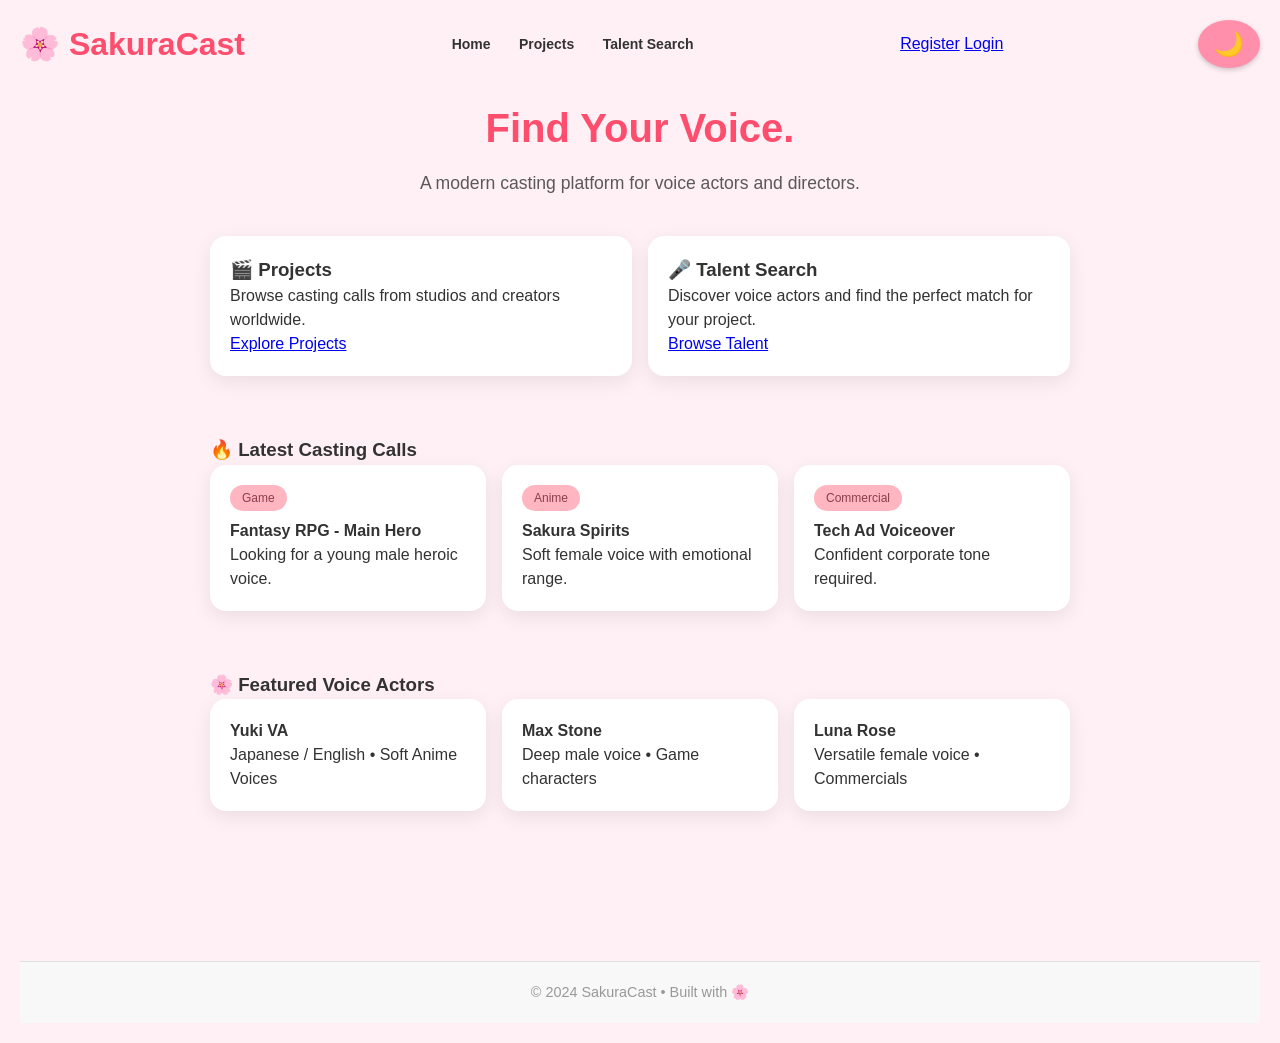
==== commit f1077675: "Update index.html claude new chat" ====
--- a/index.html
+++ b/index.html
@@ -14,15 +14,22 @@
   </div>
 
   <nav>
+    <a href="index.html">Home</a>
     <a href="projects.html">Projects</a>
     <a href="talent.html">Talent Search</a>
+    <a href="profile.html" id="profile-link" style="display:none;">My Profile</a>
   </nav>
 
-  <div class="auth-buttons">
+  <div class="auth-buttons" id="auth-buttons">
     <a href="register.html" class="btn primary">Register</a>
     <a href="login.html" class="btn secondary">Login</a>
-    <button class="toggle" aria-label="Toggle Dark/Light Mode">🌙</button>
   </div>
+
+  <div class="auth-buttons" id="user-buttons" style="display:none;">
+    <button id="logout-btn" class="btn secondary">Logout</button>
+  </div>
+
+  <button class="toggle" aria-label="Toggle Dark/Light Mode">🌙</button>
 </header>
 
 <main class="container">
--- a/style.css
+++ b/style.css
@@ -1,81 +1,352 @@
-// Správa záložkových filtrů a filtrování položek
-document.addEventListener('DOMContentLoaded', () => {
-  const filterContainer = document.getElementById('filter-container');
-
-  if (!filterContainer) return;
-
-  // Funkce: Aktivace/Deaktivace filtrů (tlacitek)
-  filterContainer.addEventListener('click', (e) => {
-    const btn = e.target.closest('button[data-filter-value]');
-    if (!btn) return;
-
-    btn.classList.toggle('active');
-
-    filterItems();
-  });
-
-  // Vyčištění všech filtrů
-  const clearBtn = filterContainer.querySelector('#clear-filters');
-  if (clearBtn) {
-    clearBtn.addEventListener('click', () => {
-      filterContainer.querySelectorAll('button.active').forEach(btn => {
-        btn.classList.remove('active');
-      });
-      filterItems();
-    });
+/* =========================
+   RESET a ZÁKLADNÍ STYLY
+========================= */
+* {
+  margin: 0;
+  padding: 0;
+  box-sizing: border-box;
+  font-family: 'Segoe UI', Tahoma, Geneva, Verdana, sans-serif;
+}
+
+body {
+  background: #fff0f6;
+  color: #333;
+  transition: background 0.3s ease, color 0.3s ease;
+  line-height: 1.5;
+  min-height: 100vh;
+  padding: 20px;
+}
+
+/* =========================
+   HEADER + TOGGLE BUTTON
+========================= */
+header {
+  display: flex;
+  justify-content: space-between;
+  align-items: center;
+  margin-bottom: 30px;
+}
+
+header h1,
+header .logo {
+  color: #ff4d6d;
+  font-weight: 700;
+  font-size: 2rem;
+  text-decoration: none;
+}
+
+nav a {
+  margin: 0 12px;
+  text-decoration: none;
+  color: #333;
+  font-weight: 600;
+  font-size: 14px;
+  transition: color 0.3s ease;
+  cursor: pointer;
+}
+
+nav a:hover,
+nav a.active {
+  color: #ff4d6d;
+  font-weight: 700;
+}
+
+.toggle {
+  cursor: pointer;
+  border: none;
+  padding: 10px 16px;
+  border-radius: 50%;
+  font-size: 1.5rem;
+  background-color: #ff8fab;
+  color: white;
+  box-shadow: 0 2px 5px rgba(0, 0, 0, 0.2);
+  transition: background-color 0.3s ease;
+}
+
+.toggle:hover,
+.toggle:focus {
+  background-color: #ff517e;
+  outline: none;
+}
+
+/* =========================
+   MAIN CONTAINER & TYPOGRAPHY
+========================= */
+main,
+.container {
+  max-width: 900px;
+  margin: 0 auto;
+  padding: 0 20px 40px;
+}
+
+.subtitle {
+  opacity: 0.7;
+  margin-bottom: 16px;
+}
+
+/* =========================
+   HERO SECTION (index.html)
+========================= */
+.hero {
+  text-align: center;
+  margin-bottom: 40px;
+}
+
+.hero h2 {
+  font-size: 2.5rem;
+  color: #ff4d6d;
+  margin-bottom: 12px;
+}
+
+.hero p {
+  max-width: 600px;
+  margin: 0 auto 20px;
+  font-size: 1.1rem;
+  opacity: 0.8;
+}
+
+.hero div a {
+  margin: 0 12px;
+}
+
+/* =========================
+   FILTERS TAB BAR
+========================= */
+.filters-tabbar {
+  background-color: #fff0f6;
+  padding: 20px;
+  border-radius: 16px;
+  margin-bottom: 30px;
+  box-shadow: 0 6px 20px rgba(0, 0, 0, 0.08);
+  user-select: none;
+  font-size: 14px;
+}
+
+.filters-tabbar .filter-group {
+  margin-bottom: 20px;
+}
+
+.filters-tabbar h4 {
+  margin: 0 0 10px;
+  color: #ff4d6d;
+  font-weight: 700;
+  font-size: 16px;
+}
+
+.filters-tabbar .filter-buttons {
+  display: flex;
+  flex-wrap: wrap;
+  gap: 10px;
+}
+
+.filters-tabbar .filter-buttons button {
+  background-color: #ffe4eb;
+  color: #8b3d4a;
+  border: 2px solid transparent;
+  border-radius: 30px;
+  padding: 8px 16px;
+  cursor: pointer;
+  font-weight: 600;
+  transition:
+    background-color 0.3s ease,
+    color 0.3s ease,
+    border-color 0.3s ease,
+    transform 0.15s ease;
+  box-shadow: 0 2px 5px rgba(0,0,0,0.08);
+}
+
+.filters-tabbar .filter-buttons button:hover,
+.filters-tabbar .filter-buttons button:focus {
+  background-color: #ff8fab;
+  color: white;
+  outline: none;
+  transform: translateY(-2px);
+  border-color: #ff4d6d;
+}
+
+.filters-tabbar .filter-buttons button.active {
+  background-color: #ff4d6d;
+  color: white;
+  font-weight: 700;
+  border-color: #ff3b64;
+  box-shadow: 0 4px 10px rgba(255, 77, 109, 0.5);
+  cursor: default;
+}
+
+.filters-tabbar #clear-filters {
+  margin-top: 10px;
+  background-color: transparent;
+  color: #ff4d6d;
+  border: 2px solid #ff4d6d;
+  padding: 8px 20px;
+  border-radius: 999px;
+  font-weight: 600;
+  cursor: pointer;
+  transition: background-color 0.3s ease, color 0.3s ease;
+  box-shadow: none;
+}
+
+.filters-tabbar #clear-filters:hover,
+.filters-tabbar #clear-filters:focus {
+  background-color: #ff4d6d;
+  color: white;
+  outline: none;
+  box-shadow: 0 4px 10px rgba(255, 77, 109, 0.6);
+}
+
+/* rozbalovací detaily (accordion) */
+.filters-tabbar details {
+  margin-bottom: 15px;
+}
+
+.filters-tabbar summary {
+  font-weight: 600;
+  margin-bottom: 8px;
+  cursor: pointer;
+  list-style: none;
+}
+
+.filters-tabbar summary::-webkit-details-marker {
+  display: none;
+}
+
+/* =========================
+   GRID & CARD LAYOUT
+========================= */
+
+.grid {
+  display: grid;
+  grid-template-columns: repeat(auto-fit, minmax(250px, 1fr));
+  gap: 16px;
+  margin-bottom: 40px;
+}
+
+.card {
+  background-color: white;
+  border-radius: 16px;
+  padding: 20px;
+  box-shadow: 0 6px 20px rgba(0, 0, 0, 0.08);
+  transition: transform 0.2s ease;
+  margin-bottom: 20px;
+}
+
+.card:hover {
+  transform: translateY(-5px);
+}
+
+.tag {
+  font-size: 12px;
+  padding: 4px 12px;
+  border-radius: 999px;
+  background-color: #ffb6c1;
+  color: #8b3d4a;
+  display: inline-block;
+  margin-bottom: 8px;
+  margin-right: 6px;
+}
+
+/* =========================
+   FOOTER
+========================= */
+
+footer {
+  margin-top: 50px;
+  text-align: center;
+  color: #999;
+  font-size: 0.9rem;
+  background-color: #f8f8f8;
+  border-top: 1px solid #e0e0e0;
+  padding: 20px;
+}
+
+/* =========================
+   TMAVÝ REŽIM
+========================= */
+body.dark {
+  background: #1e1e2f;
+  color: #e9d7f7;
+}
+
+body.dark header h1,
+body.dark header .logo {
+  color: #ff9bcf;
+}
+
+body.dark nav a {
+  color: #e6b0ea;
+  cursor: pointer;
+}
+
+body.dark nav a:hover,
+body.dark nav a.active {
+  color: #ff9bcf;
+  font-weight: 700;
+}
+
+body.dark .toggle {
+  background-color: #bb86fc;
+  color: #1e1e2f;
+  box-shadow: 0 2px 5px rgba(0, 0, 0, 0.5);
+}
+
+body.dark .toggle:hover,
+body.dark .toggle:focus {
+  background-color: #9c6dfd;
+  color: white;
+}
+
+body.dark button,
+body.dark a.btn {
+  background-color: #bb86fc;
+  color: #1e1e2f;
+}
+
+body.dark button:hover,
+body.dark button:focus,
+body.dark a.btn:hover,
+body.dark a.btn:focus {
+  background-color: #9c6dfd;
+  color: white;
+}
+
+body.dark .card {
+  background-color: #241b2e;
+  box-shadow: 0 6px 20px rgba(0, 0, 0, 0.25);
+}
+
+body.dark .tag {
+  background-color: #3a2a44;
+  color: #d8b7e8;
+}
+
+body.dark .profile-card {
+  background-color: #241b2e;
+  box-shadow: 0 6px 20px rgba(0, 0, 0, 0.25);
+}
+
+body.dark .avatar {
+  background-color: #7c4d7d;
+  color: #f1d7ff;
+}
+
+/* =========================
+   RESPONSIVITA
+========================= */
+@media (max-width: 600px) {
+  .grid {
+    grid-template-columns: 1fr;
   }
 
-  // Hlavní funkce filtrování
-  function filterItems() {
-    // V projektu se list nachází v "projects-list", v talentu "talent-list"
-    const projectsList = document.getElementById('projects-list');
-    const talentList = document.getElementById('talent-list');
-    const list = projectsList || talentList;
-    if (!list) return;
-
-    const items = list.querySelectorAll('.card');
-
-    // Seskupení vybraných filtrů podle kategorie (data-filter-name)
-    const activeFilters = {};
-
-    filterContainer.querySelectorAll('.filter-buttons').forEach(group => {
-      const filterName = group.getAttribute('data-filter-name');
-      const activeBtns = [...group.querySelectorAll('button.active')].map(b => b.getAttribute('data-filter-value'));
-
-      activeFilters[filterName] = activeBtns;
-    });
-
-    items.forEach(item => {
-      let visible = true;
-
-      for (let [filterName, selectedValues] of Object.entries(activeFilters)) {
-        if (selectedValues.length === 0) continue; // není filtr
-
-        // Data atributy jsou podle filterName, ale mohou se pojmenovávat trochu jinak
-        // V projektech jsou třeba "data-projecttype" -> mapujeme filterName na správný datový atribut
-        let dataAttr = 'data-' + filterName.toLowerCase();
-
-        // poslední úprava názvu kvůli kompatibilitě (voiceGender -> gender, audioLength, voiceStyle..)
-        if (filterName === 'voiceGender') dataAttr = 'data-gender';
-        if (filterName === 'style') dataAttr = 'data-style'; // už je ok
-        if (filterName === 'voiceGender') dataAttr = 'data-gender';
-
-        // Zkus hodnotu z data atributu (nebo pokud ne, z původního přímo filterName)
-
-        let itemValue = item.getAttribute(dataAttr);
-        if (!itemValue) {
-          // Pokud tohle nefunguje, zkus filterName bez zpracování:
-          itemValue = item.getAttribute('data-' + filterName);
-        }
-
-        // filtr je multiselect, tedy viditelné, pokud itemValue je mezi vybranými
-        if (!selectedValues.includes(itemValue)) {
-          visible = false;
-          break;
-        }
-      }
-
-      item.style.display = visible ? '' : 'none';
-    });
+  header {
+    flex-direction: column;
+    gap: 12px;
   }
-});
+
+  .hero h2 {
+    font-size: 1.8rem;
+  }
+
+  .filters-tabbar .filter-buttons {
+    gap: 6px;
+  }
+}
